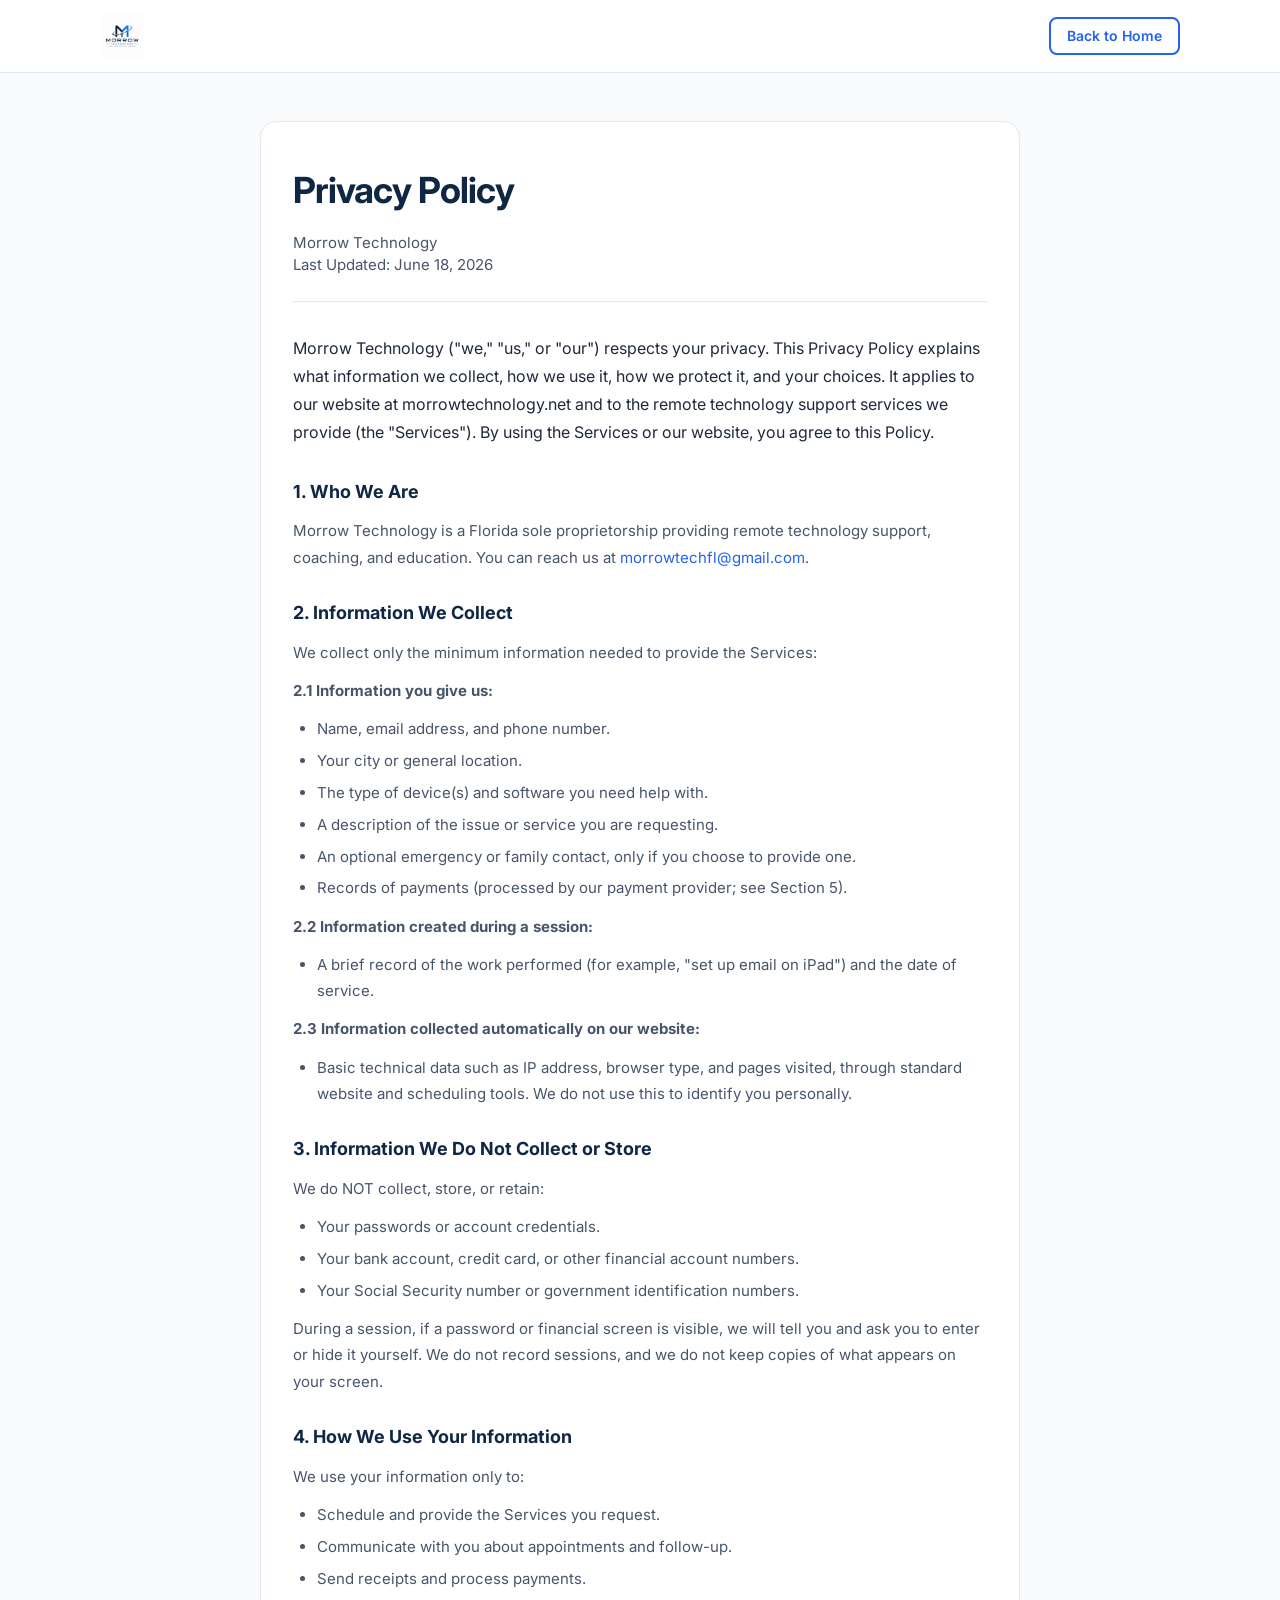
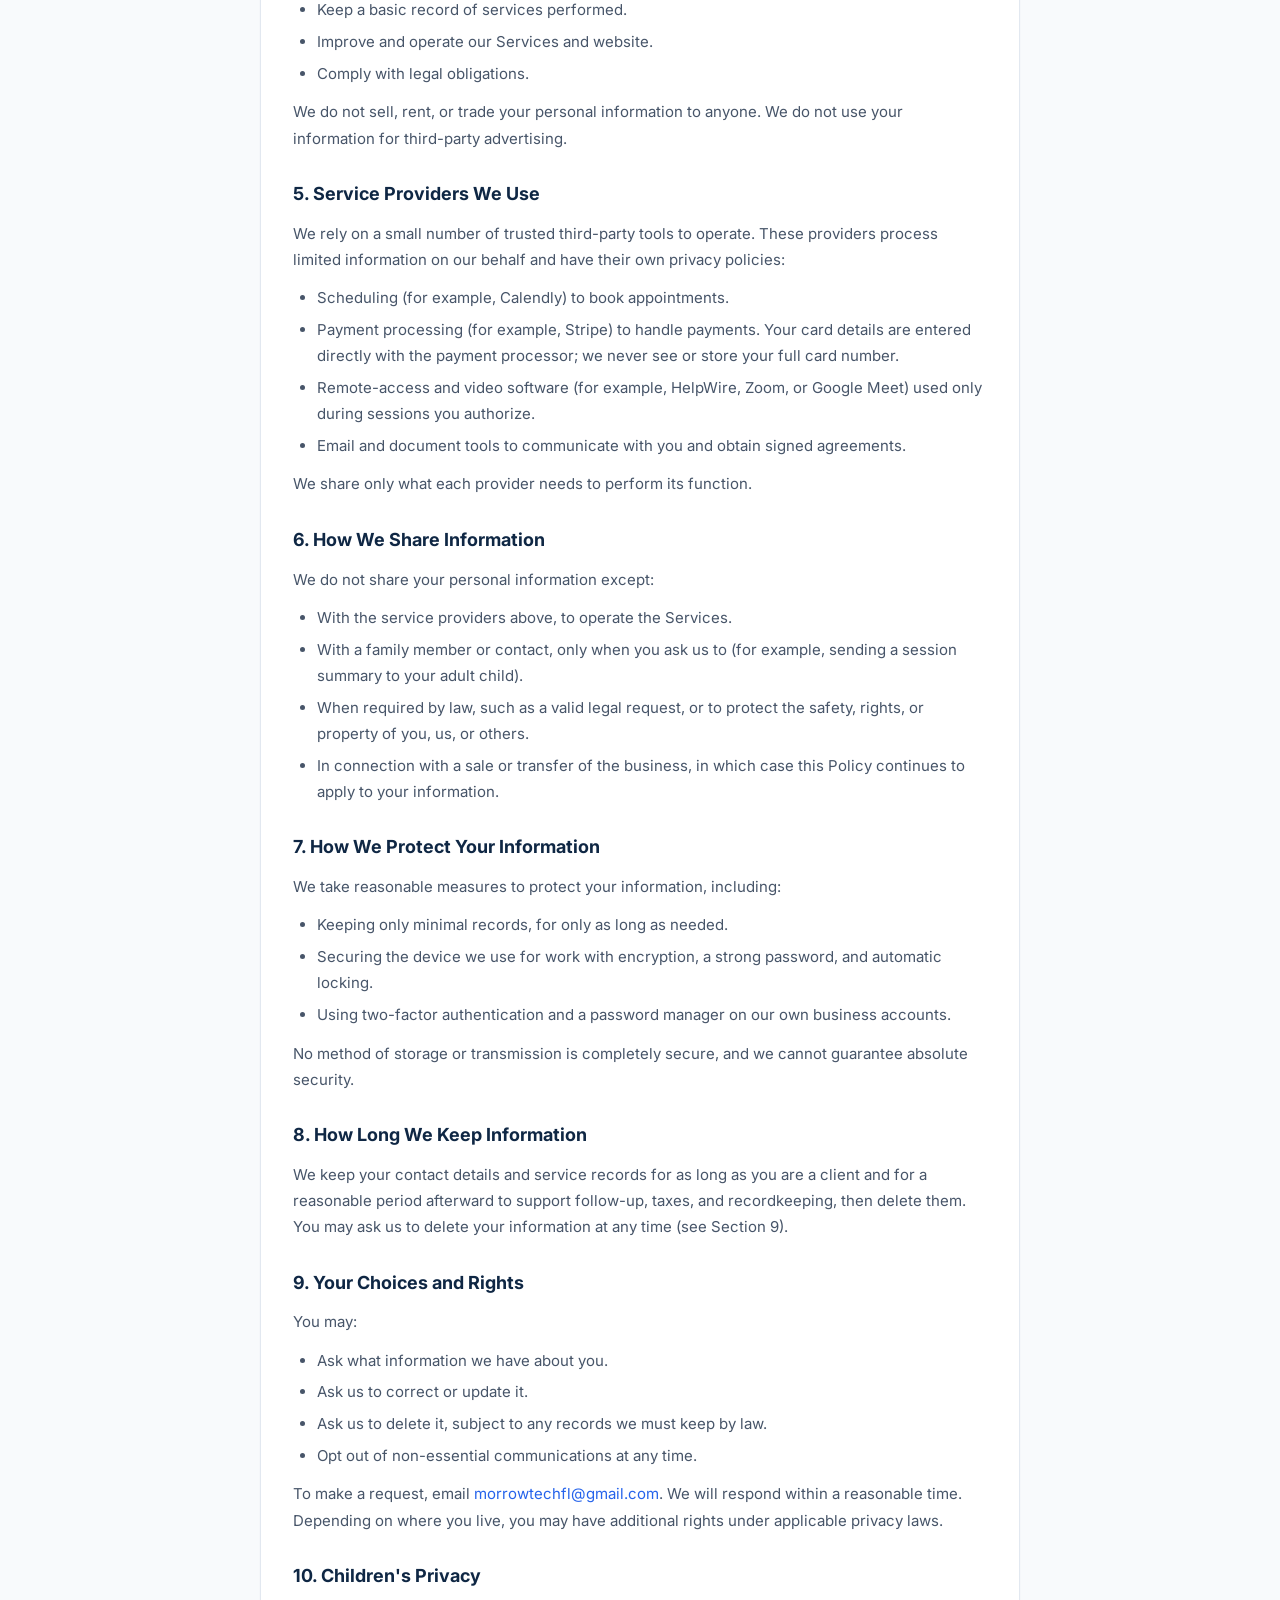
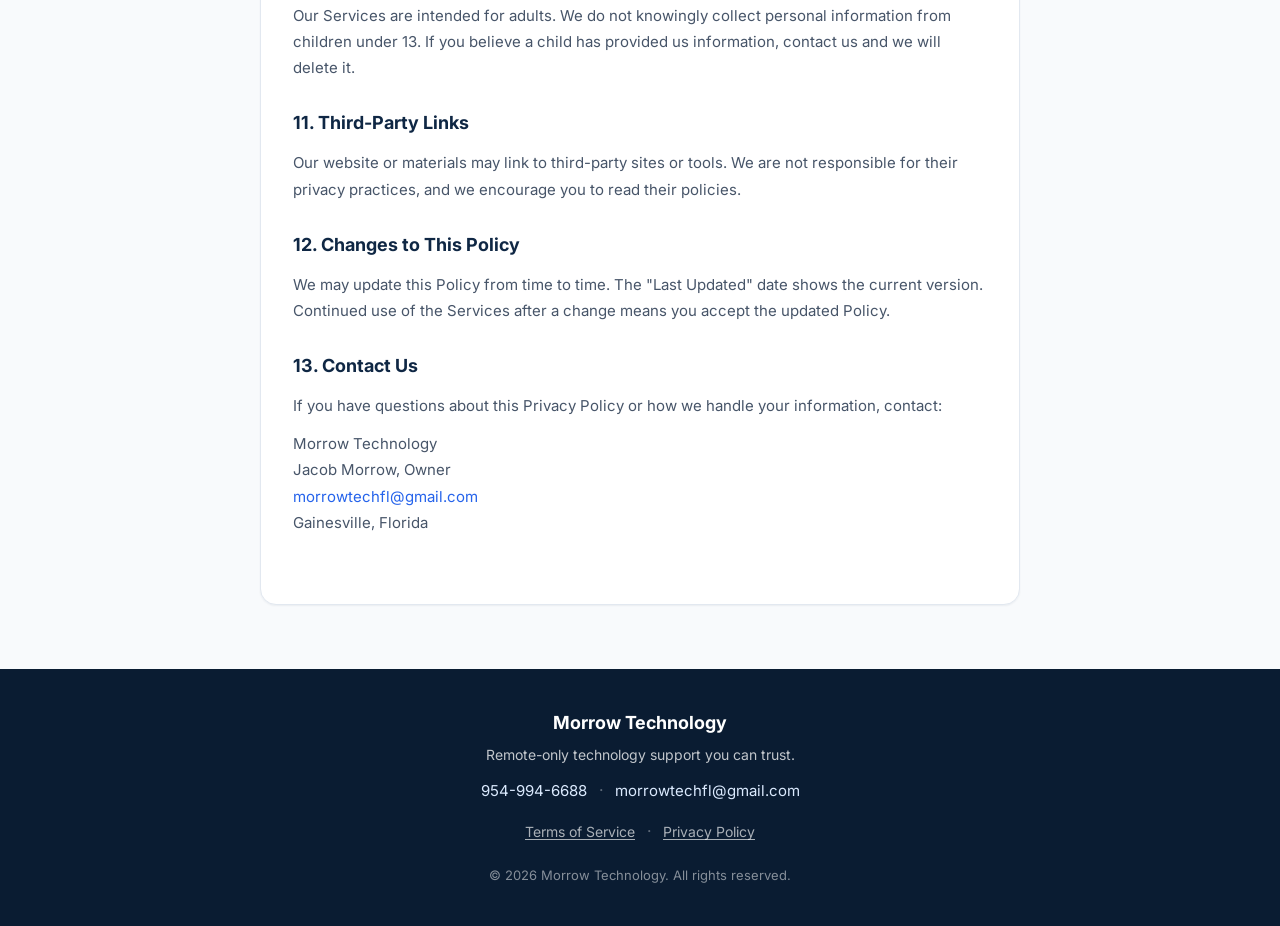
==== privacy.html @ ad47f144 "Add Privacy Policy page and footer links. Link the Terms of Service privacy section to the new polic" ====
<!DOCTYPE html>
<html lang="en">
<head>
  <meta charset="UTF-8">
  <meta name="viewport" content="width=device-width, initial-scale=1.0">
  <meta name="description" content="Privacy Policy for Morrow Technology remote technology support services.">
  <title>Privacy Policy | Morrow Technology</title>
  <link rel="icon" type="image/png" href="assets/favicon.png">
  <link rel="apple-touch-icon" href="assets/favicon.png">
  <link rel="preconnect" href="https://fonts.googleapis.com">
  <link rel="preconnect" href="https://fonts.gstatic.com" crossorigin>
  <link href="https://fonts.googleapis.com/css2?family=Inter:wght@400;500;600;700&display=swap" rel="stylesheet">
  <link rel="stylesheet" href="styles.css">
</head>
<body>

  <header class="site-header" id="top">
    <nav class="nav container" aria-label="Main navigation">
      <a href="index.html" class="logo">
        <img src="assets/logo.png" alt="Morrow Technology" class="logo-img">
      </a>
      <a href="index.html" class="btn btn-outline legal-back-link">Back to Home</a>
    </nav>
  </header>

  <main class="legal-page">
    <div class="container">
      <article class="legal-content">
        <header class="legal-header">
          <h1>Privacy Policy</h1>
          <p class="legal-meta">Morrow Technology</p>
          <p class="legal-meta">Last Updated: June 18, 2026</p>
        </header>

        <p class="legal-intro">
          Morrow Technology ("we," "us," or "our") respects your privacy. This Privacy Policy explains what information we collect, how we use it, how we protect it, and your choices. It applies to our website at morrowtechnology.net and to the remote technology support services we provide (the "Services"). By using the Services or our website, you agree to this Policy.
        </p>

        <section class="legal-section">
          <h2>1. Who We Are</h2>
          <p>Morrow Technology is a Florida sole proprietorship providing remote technology support, coaching, and education. You can reach us at <a href="mailto:morrowtechfl@gmail.com">morrowtechfl@gmail.com</a>.</p>
        </section>

        <section class="legal-section">
          <h2>2. Information We Collect</h2>
          <p>We collect only the minimum information needed to provide the Services:</p>
          <p><strong>2.1 Information you give us:</strong></p>
          <ul class="legal-list">
            <li>Name, email address, and phone number.</li>
            <li>Your city or general location.</li>
            <li>The type of device(s) and software you need help with.</li>
            <li>A description of the issue or service you are requesting.</li>
            <li>An optional emergency or family contact, only if you choose to provide one.</li>
            <li>Records of payments (processed by our payment provider; see Section 5).</li>
          </ul>
          <p><strong>2.2 Information created during a session:</strong></p>
          <ul class="legal-list">
            <li>A brief record of the work performed (for example, "set up email on iPad") and the date of service.</li>
          </ul>
          <p><strong>2.3 Information collected automatically on our website:</strong></p>
          <ul class="legal-list">
            <li>Basic technical data such as IP address, browser type, and pages visited, through standard website and scheduling tools. We do not use this to identify you personally.</li>
          </ul>
        </section>

        <section class="legal-section">
          <h2>3. Information We Do Not Collect or Store</h2>
          <p>We do NOT collect, store, or retain:</p>
          <ul class="legal-list">
            <li>Your passwords or account credentials.</li>
            <li>Your bank account, credit card, or other financial account numbers.</li>
            <li>Your Social Security number or government identification numbers.</li>
          </ul>
          <p>During a session, if a password or financial screen is visible, we will tell you and ask you to enter or hide it yourself. We do not record sessions, and we do not keep copies of what appears on your screen.</p>
        </section>

        <section class="legal-section">
          <h2>4. How We Use Your Information</h2>
          <p>We use your information only to:</p>
          <ul class="legal-list">
            <li>Schedule and provide the Services you request.</li>
            <li>Communicate with you about appointments and follow-up.</li>
            <li>Send receipts and process payments.</li>
            <li>Keep a basic record of services performed.</li>
            <li>Improve and operate our Services and website.</li>
            <li>Comply with legal obligations.</li>
          </ul>
          <p>We do not sell, rent, or trade your personal information to anyone. We do not use your information for third-party advertising.</p>
        </section>

        <section class="legal-section">
          <h2>5. Service Providers We Use</h2>
          <p>We rely on a small number of trusted third-party tools to operate. These providers process limited information on our behalf and have their own privacy policies:</p>
          <ul class="legal-list">
            <li>Scheduling (for example, Calendly) to book appointments.</li>
            <li>Payment processing (for example, Stripe) to handle payments. Your card details are entered directly with the payment processor; we never see or store your full card number.</li>
            <li>Remote-access and video software (for example, HelpWire, Zoom, or Google Meet) used only during sessions you authorize.</li>
            <li>Email and document tools to communicate with you and obtain signed agreements.</li>
          </ul>
          <p>We share only what each provider needs to perform its function.</p>
        </section>

        <section class="legal-section">
          <h2>6. How We Share Information</h2>
          <p>We do not share your personal information except:</p>
          <ul class="legal-list">
            <li>With the service providers above, to operate the Services.</li>
            <li>With a family member or contact, only when you ask us to (for example, sending a session summary to your adult child).</li>
            <li>When required by law, such as a valid legal request, or to protect the safety, rights, or property of you, us, or others.</li>
            <li>In connection with a sale or transfer of the business, in which case this Policy continues to apply to your information.</li>
          </ul>
        </section>

        <section class="legal-section">
          <h2>7. How We Protect Your Information</h2>
          <p>We take reasonable measures to protect your information, including:</p>
          <ul class="legal-list">
            <li>Keeping only minimal records, for only as long as needed.</li>
            <li>Securing the device we use for work with encryption, a strong password, and automatic locking.</li>
            <li>Using two-factor authentication and a password manager on our own business accounts.</li>
          </ul>
          <p>No method of storage or transmission is completely secure, and we cannot guarantee absolute security.</p>
        </section>

        <section class="legal-section">
          <h2>8. How Long We Keep Information</h2>
          <p>We keep your contact details and service records for as long as you are a client and for a reasonable period afterward to support follow-up, taxes, and recordkeeping, then delete them. You may ask us to delete your information at any time (see Section 9).</p>
        </section>

        <section class="legal-section">
          <h2>9. Your Choices and Rights</h2>
          <p>You may:</p>
          <ul class="legal-list">
            <li>Ask what information we have about you.</li>
            <li>Ask us to correct or update it.</li>
            <li>Ask us to delete it, subject to any records we must keep by law.</li>
            <li>Opt out of non-essential communications at any time.</li>
          </ul>
          <p>To make a request, email <a href="mailto:morrowtechfl@gmail.com">morrowtechfl@gmail.com</a>. We will respond within a reasonable time. Depending on where you live, you may have additional rights under applicable privacy laws.</p>
        </section>

        <section class="legal-section">
          <h2>10. Children's Privacy</h2>
          <p>Our Services are intended for adults. We do not knowingly collect personal information from children under 13. If you believe a child has provided us information, contact us and we will delete it.</p>
        </section>

        <section class="legal-section">
          <h2>11. Third-Party Links</h2>
          <p>Our website or materials may link to third-party sites or tools. We are not responsible for their privacy practices, and we encourage you to read their policies.</p>
        </section>

        <section class="legal-section">
          <h2>12. Changes to This Policy</h2>
          <p>We may update this Policy from time to time. The "Last Updated" date shows the current version. Continued use of the Services after a change means you accept the updated Policy.</p>
        </section>

        <section class="legal-section">
          <h2>13. Contact Us</h2>
          <p>If you have questions about this Privacy Policy or how we handle your information, contact:</p>
          <p>
            Morrow Technology<br>
            Jacob Morrow, Owner<br>
            <a href="mailto:morrowtechfl@gmail.com">morrowtechfl@gmail.com</a><br>
            Gainesville, Florida
          </p>
        </section>
      </article>
    </div>
  </main>

  <footer class="site-footer">
    <div class="container footer-inner">
      <p class="footer-brand">Morrow Technology</p>
      <p class="footer-tagline">Remote-only technology support you can trust.</p>
      <p class="footer-contact">
        <a href="tel:+19549946688">954-994-6688</a>
        <span class="footer-separator" aria-hidden="true">·</span>
        <a href="mailto:morrowtechfl@gmail.com">morrowtechfl@gmail.com</a>
      </p>
      <p class="footer-legal">
        <a href="terms.html">Terms of Service</a>
        <span class="footer-separator" aria-hidden="true">·</span>
        <a href="privacy.html">Privacy Policy</a>
      </p>
      <p class="footer-copy">&copy; <span id="year"></span> Morrow Technology. All rights reserved.</p>
    </div>
  </footer>

  <script src="script.js"></script>
</body>
</html>
---- styles.css ----
/* ============================================
   Morrow Technology — Styles
   ============================================
   TODO: Update CSS custom properties below to
   match your final brand colors if needed.
   ============================================ */

:root {
  --navy: #0f2744;
  --navy-dark: #0a1c32;
  --royal: #2563eb;
  --royal-hover: #1d4ed8;
  --royal-light: #dbeafe;
  --white: #ffffff;
  --gray-50: #f8fafc;
  --gray-100: #f1f5f9;
  --gray-200: #e2e8f0;
  --gray-400: #94a3b8;
  --gray-600: #475569;
  --gray-800: #1e293b;
  --shadow-sm: 0 1px 2px rgba(15, 39, 68, 0.06);
  --shadow-md: 0 4px 16px rgba(15, 39, 68, 0.08);
  --shadow-lg: 0 12px 40px rgba(15, 39, 68, 0.12);
  --radius: 12px;
  --radius-lg: 16px;
  --transition: 0.2s ease;
  --font: 'Inter', system-ui, -apple-system, BlinkMacSystemFont, 'Segoe UI', sans-serif;
  --header-height: 72px;
}

*,
*::before,
*::after {
  box-sizing: border-box;
  margin: 0;
  padding: 0;
}

html {
  scroll-behavior: smooth;
  scroll-padding-top: var(--header-height);
}

body {
  font-family: var(--font);
  font-size: 1rem;
  line-height: 1.6;
  color: var(--gray-800);
  background: var(--white);
  -webkit-font-smoothing: antialiased;
}

img {
  max-width: 100%;
  display: block;
}

a {
  color: var(--royal);
  text-decoration: none;
  transition: color var(--transition);
}

a:hover {
  color: var(--royal-hover);
}

ul {
  list-style: none;
}

.container {
  width: 100%;
  max-width: 1120px;
  margin: 0 auto;
  padding: 0 1.25rem;
}

/* ========== Buttons ========== */

.btn {
  display: inline-flex;
  align-items: center;
  justify-content: center;
  gap: 0.5rem;
  padding: 0.75rem 1.5rem;
  font-family: var(--font);
  font-size: 0.9375rem;
  font-weight: 600;
  line-height: 1.25;
  border-radius: 8px;
  border: 2px solid transparent;
  cursor: pointer;
  transition: background var(--transition), color var(--transition), border-color var(--transition), transform var(--transition);
  text-align: center;
  white-space: nowrap;
}

.btn:hover {
  transform: translateY(-1px);
}

.btn-primary {
  background: var(--royal);
  color: var(--white);
  border-color: var(--royal);
}

.btn-primary:hover {
  background: var(--royal-hover);
  border-color: var(--royal-hover);
  color: var(--white);
}

.btn-secondary {
  background: var(--white);
  color: var(--navy);
  border-color: var(--gray-200);
}

.btn-secondary:hover {
  background: var(--gray-50);
  border-color: var(--gray-400);
  color: var(--navy);
}

.btn-outline {
  background: transparent;
  color: var(--royal);
  border-color: var(--royal);
}

.btn-outline:hover {
  background: var(--royal-light);
  color: var(--royal-hover);
}

.btn-block {
  width: 100%;
}

.inline-link {
  font-weight: 500;
  text-decoration: underline;
  text-underline-offset: 2px;
}

/* ========== Header / Nav ========== */

.site-header {
  position: sticky;
  top: 0;
  z-index: 100;
  background: rgba(255, 255, 255, 0.95);
  backdrop-filter: blur(10px);
  border-bottom: 1px solid var(--gray-200);
}

.nav {
  display: flex;
  align-items: center;
  justify-content: space-between;
  height: var(--header-height);
}

.logo {
  display: flex;
  align-items: center;
  gap: 0.5rem;
  color: var(--navy);
  font-weight: 700;
  font-size: 1.125rem;
  letter-spacing: -0.02em;
}

.logo:hover {
  color: var(--royal);
}

.logo-img {
  height: 44px;
  width: auto;
  display: block;
}

.nav-menu {
  display: flex;
  align-items: center;
  gap: 2rem;
}

.nav-menu a {
  color: var(--gray-600);
  font-size: 0.9375rem;
  font-weight: 500;
}

.nav-menu a:hover {
  color: var(--navy);
}

.nav-cta {
  padding: 0.5rem 1rem;
  background: var(--navy);
  color: var(--white) !important;
  border-radius: 8px;
}

.nav-cta:hover {
  background: var(--royal);
  color: var(--white) !important;
}

.nav-toggle {
  display: none;
  flex-direction: column;
  gap: 5px;
  background: none;
  border: none;
  cursor: pointer;
  padding: 0.5rem;
}

.nav-toggle-bar {
  display: block;
  width: 22px;
  height: 2px;
  background: var(--navy);
  border-radius: 2px;
  transition: transform var(--transition), opacity var(--transition);
}

/* ========== Hero ========== */

.hero {
  background: linear-gradient(160deg, var(--navy) 0%, var(--navy-dark) 50%, #0d2240 100%);
  color: var(--white);
  padding: 4rem 0 5rem;
  overflow: hidden;
}

.hero-inner {
  display: grid;
  grid-template-columns: 1fr 1fr;
  gap: 3rem;
  align-items: center;
}

.eyebrow {
  display: inline-block;
  font-size: 0.8125rem;
  font-weight: 600;
  text-transform: uppercase;
  letter-spacing: 0.08em;
  color: var(--royal-light);
  margin-bottom: 1rem;
}

.hero h1 {
  font-size: clamp(2rem, 5vw, 3rem);
  font-weight: 700;
  line-height: 1.15;
  letter-spacing: -0.03em;
  margin-bottom: 1.25rem;
}

.hero-subheadline {
  font-size: 1.125rem;
  line-height: 1.7;
  color: rgba(255, 255, 255, 0.85);
  margin-bottom: 2rem;
  max-width: 540px;
}

.hero-actions {
  display: flex;
  flex-wrap: wrap;
  gap: 0.75rem;
  margin-bottom: 1.75rem;
}

.hero .btn-secondary {
  background: transparent;
  color: var(--white);
  border-color: rgba(255, 255, 255, 0.35);
}

.hero .btn-secondary:hover {
  background: rgba(255, 255, 255, 0.1);
  border-color: rgba(255, 255, 255, 0.6);
  color: var(--white);
}

.trust-line {
  display: flex;
  align-items: center;
  gap: 0.4rem;
  font-size: 0.875rem;
  color: rgba(255, 255, 255, 0.7);
}

.trust-icon {
  width: 16px;
  height: 16px;
  flex-shrink: 0;
  color: var(--royal-light);
}

.hero .inline-link {
  color: var(--royal-light);
}

.hero .inline-link:hover {
  color: var(--white);
}

.hero-visual {
  display: flex;
  justify-content: center;
}

.hero-card {
  background: rgba(255, 255, 255, 0.08);
  border: 1px solid rgba(255, 255, 255, 0.15);
  border-radius: var(--radius-lg);
  padding: 1.75rem;
  width: 100%;
  max-width: 380px;
  backdrop-filter: blur(8px);
}

.hero-card-header {
  display: flex;
  align-items: center;
  gap: 0.5rem;
  font-size: 0.875rem;
  font-weight: 600;
  color: rgba(255, 255, 255, 0.9);
  margin-bottom: 1.25rem;
  padding-bottom: 1rem;
  border-bottom: 1px solid rgba(255, 255, 255, 0.12);
}

.status-dot {
  width: 8px;
  height: 8px;
  background: #4ade80;
  border-radius: 50%;
  box-shadow: 0 0 8px rgba(74, 222, 128, 0.5);
}

.hero-card-list li {
  display: flex;
  align-items: center;
  gap: 0.75rem;
  padding: 0.625rem 0;
  font-size: 0.9375rem;
  color: rgba(255, 255, 255, 0.85);
}

.hero-card-list .check {
  display: flex;
  align-items: center;
  justify-content: center;
  width: 22px;
  height: 22px;
  background: rgba(37, 99, 235, 0.3);
  color: #93c5fd;
  border-radius: 50%;
  font-size: 0.75rem;
  flex-shrink: 0;
}

/* ========== Sections ========== */

.section {
  padding: 5rem 0;
}

.section-alt {
  background: var(--gray-50);
}

.section-header {
  text-align: center;
  max-width: 600px;
  margin: 0 auto 3rem;
}

.section-header h2 {
  font-size: clamp(1.75rem, 4vw, 2.25rem);
  font-weight: 700;
  color: var(--navy);
  letter-spacing: -0.02em;
  margin-bottom: 0.75rem;
}

.section-header p {
  font-size: 1.0625rem;
  color: var(--gray-600);
}

/* ========== Cards ========== */

.card-grid {
  display: grid;
  gap: 1.5rem;
}

.services-grid {
  grid-template-columns: repeat(3, 1fr);
}

.card {
  background: var(--white);
  border: 1px solid var(--gray-200);
  border-radius: var(--radius);
  padding: 1.75rem;
  box-shadow: var(--shadow-sm);
  transition: box-shadow var(--transition), transform var(--transition);
}

.card:hover {
  box-shadow: var(--shadow-md);
  transform: translateY(-2px);
}

.card-icon {
  display: flex;
  align-items: center;
  justify-content: center;
  width: 48px;
  height: 48px;
  background: var(--royal-light);
  color: var(--royal);
  border-radius: 10px;
  margin-bottom: 1.25rem;
}

.card-icon svg {
  width: 24px;
  height: 24px;
}

.service-card h3 {
  font-size: 1.125rem;
  font-weight: 600;
  color: var(--navy);
  margin-bottom: 0.5rem;
}

.service-card p {
  font-size: 0.9375rem;
  color: var(--gray-600);
  line-height: 1.65;
}

/* ========== Steps ========== */

.steps {
  display: grid;
  grid-template-columns: repeat(4, 1fr);
  gap: 1.25rem;
  counter-reset: none;
}

.step-card {
  background: var(--white);
  border: 1px solid var(--gray-200);
  border-radius: var(--radius);
  padding: 1.5rem;
  display: flex;
  flex-direction: column;
  gap: 1rem;
  box-shadow: var(--shadow-sm);
}

.step-number {
  display: flex;
  align-items: center;
  justify-content: center;
  width: 36px;
  height: 36px;
  background: var(--navy);
  color: var(--white);
  font-size: 0.9375rem;
  font-weight: 700;
  border-radius: 50%;
  flex-shrink: 0;
}

.step-card h3 {
  font-size: 1rem;
  font-weight: 600;
  color: var(--navy);
  margin-bottom: 0.35rem;
}

.step-card p {
  font-size: 0.875rem;
  color: var(--gray-600);
  line-height: 1.6;
}

/* ========== Pricing ========== */

.pricing-grid {
  grid-template-columns: repeat(3, 1fr);
  align-items: stretch;
}

.pricing-card {
  display: flex;
  flex-direction: column;
  text-align: center;
  position: relative;
}

.pricing-card-featured {
  border-color: var(--royal);
  box-shadow: var(--shadow-lg);
}

.pricing-badge {
  position: absolute;
  top: -12px;
  left: 50%;
  transform: translateX(-50%);
  background: var(--royal);
  color: var(--white);
  font-size: 0.75rem;
  font-weight: 600;
  padding: 0.25rem 0.875rem;
  border-radius: 100px;
  white-space: nowrap;
}

.pricing-card h3 {
  font-size: 1.125rem;
  font-weight: 600;
  color: var(--navy);
  margin-bottom: 0.75rem;
}

.price {
  margin-bottom: 0.75rem;
}

.price-amount {
  font-size: 2.5rem;
  font-weight: 700;
  color: var(--navy);
  letter-spacing: -0.02em;
}

.price-custom {
  font-size: 1.5rem;
}

.pricing-desc {
  font-size: 0.9375rem;
  color: var(--gray-600);
  margin-bottom: 1.5rem;
  flex-grow: 1;
}

.disclaimer {
  text-align: center;
  font-size: 0.875rem;
  color: var(--gray-600);
  margin-top: 2rem;
  max-width: 560px;
  margin-left: auto;
  margin-right: auto;
}

/* ========== Benefits ========== */

.benefits-grid {
  display: grid;
  grid-template-columns: repeat(3, 1fr);
  gap: 1rem;
}

.benefit-card {
  display: flex;
  align-items: flex-start;
  gap: 0.75rem;
  background: var(--white);
  border: 1px solid var(--gray-200);
  border-radius: var(--radius);
  padding: 1.25rem 1.5rem;
  font-size: 0.9375rem;
  font-weight: 500;
  color: var(--gray-800);
  box-shadow: var(--shadow-sm);
}

.benefit-card-wide {
  grid-column: 1 / -1;
  justify-content: center;
}

.benefit-icon {
  display: flex;
  align-items: center;
  justify-content: center;
  width: 24px;
  height: 24px;
  background: var(--royal-light);
  color: var(--royal);
  border-radius: 50%;
  font-size: 0.75rem;
  font-weight: 700;
  flex-shrink: 0;
  margin-top: 1px;
}

/* ========== Security ========== */

.security-section {
  padding: 3rem 0;
}

.security-card {
  display: flex;
  align-items: flex-start;
  gap: 1.5rem;
  background: var(--navy);
  color: var(--white);
  border-radius: var(--radius-lg);
  padding: 2.5rem;
  box-shadow: var(--shadow-lg);
}

.security-icon {
  flex-shrink: 0;
  width: 56px;
  height: 56px;
  display: flex;
  align-items: center;
  justify-content: center;
  background: rgba(37, 99, 235, 0.25);
  border-radius: 12px;
}

.security-icon svg {
  width: 28px;
  height: 28px;
  color: #93c5fd;
}

.security-card h2 {
  font-size: 1.5rem;
  font-weight: 700;
  margin-bottom: 0.75rem;
  letter-spacing: -0.02em;
}

.security-card p {
  font-size: 1rem;
  line-height: 1.7;
  color: rgba(255, 255, 255, 0.85);
}

/* ========== FAQ ========== */

.faq-list {
  max-width: 720px;
  margin: 0 auto;
  display: flex;
  flex-direction: column;
  gap: 0.75rem;
}

.faq-item {
  background: var(--white);
  border: 1px solid var(--gray-200);
  border-radius: var(--radius);
  overflow: hidden;
  box-shadow: var(--shadow-sm);
}

.faq-item summary {
  padding: 1.25rem 1.5rem;
  font-weight: 600;
  color: var(--navy);
  cursor: pointer;
  list-style: none;
  display: flex;
  align-items: center;
  justify-content: space-between;
  gap: 1rem;
  transition: background var(--transition);
}

.faq-item summary::-webkit-details-marker {
  display: none;
}

.faq-item summary::after {
  content: '+';
  font-size: 1.25rem;
  font-weight: 400;
  color: var(--royal);
  flex-shrink: 0;
  transition: transform var(--transition);
}

.faq-item[open] summary::after {
  transform: rotate(45deg);
}

.faq-item summary:hover {
  background: var(--gray-50);
}

.faq-item p {
  padding: 0 1.5rem 1.25rem;
  font-size: 0.9375rem;
  color: var(--gray-600);
  line-height: 1.65;
}

/* ========== Contact ========== */

.contact-section {
  padding-bottom: 5rem;
}

.contact-card {
  text-align: center;
  background: linear-gradient(160deg, var(--gray-50) 0%, var(--white) 100%);
  border: 1px solid var(--gray-200);
  border-radius: var(--radius-lg);
  padding: 3.5rem 2rem;
  box-shadow: var(--shadow-md);
}

.contact-card h2 {
  font-size: clamp(1.75rem, 4vw, 2.25rem);
  font-weight: 700;
  color: var(--navy);
  letter-spacing: -0.02em;
  margin-bottom: 0.75rem;
}

.contact-subtext {
  font-size: 1.0625rem;
  color: var(--gray-600);
  margin-bottom: 1.5rem;
}

.contact-info {
  margin-bottom: 2rem;
}

.contact-phone,
.contact-email {
  font-size: 1.125rem;
  font-weight: 600;
}

.contact-phone {
  margin-bottom: 0.35rem;
}

.contact-phone a,
.contact-email a {
  color: var(--royal);
}

.footer-separator {
  margin: 0 0.5rem;
  color: rgba(255, 255, 255, 0.35);
}

.contact-actions {
  display: flex;
  flex-wrap: wrap;
  gap: 0.75rem;
  justify-content: center;
}

/* ========== Footer ========== */

.site-footer {
  background: var(--navy-dark);
  color: rgba(255, 255, 255, 0.75);
  padding: 2.5rem 0;
  text-align: center;
}

.footer-brand {
  font-size: 1.125rem;
  font-weight: 700;
  color: var(--white);
  margin-bottom: 0.35rem;
}

.footer-tagline {
  font-size: 0.875rem;
  margin-bottom: 0.75rem;
}

.footer-contact a {
  color: var(--royal-light);
  font-size: 0.9375rem;
}

.footer-contact a:hover {
  color: var(--white);
}

.footer-copy {
  font-size: 0.8125rem;
  margin-top: 1.25rem;
  color: rgba(255, 255, 255, 0.5);
}

.footer-legal {
  margin-top: 1rem;
}

.footer-legal a {
  color: rgba(255, 255, 255, 0.65);
  font-size: 0.875rem;
  text-decoration: underline;
  text-underline-offset: 2px;
}

.footer-legal a:hover {
  color: var(--white);
}

/* ========== Legal Pages ========== */

.legal-page {
  padding: 3rem 0 4rem;
  background: var(--gray-50);
}

.legal-back-link {
  padding: 0.5rem 1rem;
  font-size: 0.875rem;
}

.legal-content {
  max-width: 760px;
  margin: 0 auto;
  background: var(--white);
  border: 1px solid var(--gray-200);
  border-radius: var(--radius-lg);
  padding: 2.5rem 2rem;
  box-shadow: var(--shadow-sm);
}

.legal-header {
  margin-bottom: 2rem;
  padding-bottom: 1.5rem;
  border-bottom: 1px solid var(--gray-200);
}

.legal-header h1 {
  font-size: clamp(1.75rem, 4vw, 2.25rem);
  font-weight: 700;
  color: var(--navy);
  letter-spacing: -0.02em;
  margin-bottom: 0.75rem;
}

.legal-meta {
  font-size: 0.9375rem;
  color: var(--gray-600);
  line-height: 1.5;
}

.legal-intro {
  font-size: 1rem;
  line-height: 1.75;
  color: var(--gray-800);
  margin-bottom: 2rem;
}

.legal-section {
  margin-bottom: 1.75rem;
}

.legal-section h2 {
  font-size: 1.125rem;
  font-weight: 700;
  color: var(--navy);
  margin-bottom: 0.75rem;
}

.legal-section p {
  font-size: 0.9375rem;
  line-height: 1.75;
  color: var(--gray-600);
  margin-bottom: 0.75rem;
}

.legal-section p:last-child {
  margin-bottom: 0;
}

.legal-list {
  list-style: disc;
  padding-left: 1.5rem;
  margin: 0.5rem 0 0.75rem;
}

.legal-list li {
  font-size: 0.9375rem;
  line-height: 1.75;
  color: var(--gray-600);
  margin-bottom: 0.35rem;
}

.legal-closing {
  margin-top: 2rem;
  padding-top: 1.5rem;
  border-top: 1px solid var(--gray-200);
  font-size: 0.9375rem;
  font-weight: 500;
  color: var(--gray-800);
  line-height: 1.7;
}

@media (max-width: 768px) {
  .legal-content {
    padding: 2rem 1.25rem;
  }

  .legal-back-link {
    display: none;
  }
}

/* ========== Responsive ========== */

@media (max-width: 960px) {
  .hero-inner {
    grid-template-columns: 1fr;
    text-align: center;
  }

  .hero-subheadline {
    margin-left: auto;
    margin-right: auto;
  }

  .hero-actions {
    justify-content: center;
  }

  .trust-line {
    justify-content: center;
  }

  .hero-visual {
    order: -1;
  }

  .services-grid,
  .pricing-grid {
    grid-template-columns: repeat(2, 1fr);
  }

  .steps {
    grid-template-columns: repeat(2, 1fr);
  }

  .benefits-grid {
    grid-template-columns: repeat(2, 1fr);
  }
}

@media (max-width: 768px) {
  .nav-toggle {
    display: flex;
  }

  .nav-menu {
    position: fixed;
    top: var(--header-height);
    left: 0;
    right: 0;
    background: var(--white);
    flex-direction: column;
    align-items: stretch;
    gap: 0;
    padding: 1rem 0;
    border-bottom: 1px solid var(--gray-200);
    box-shadow: var(--shadow-md);
    transform: translateY(-120%);
    opacity: 0;
    visibility: hidden;
    transition: transform var(--transition), opacity var(--transition), visibility var(--transition);
  }

  .nav-menu.is-open {
    transform: translateY(0);
    opacity: 1;
    visibility: visible;
  }

  .nav-menu li a {
    display: block;
    padding: 0.875rem 1.25rem;
  }

  .nav-cta {
    margin: 0.5rem 1.25rem 0;
    text-align: center;
  }

  .nav-toggle[aria-expanded="true"] .nav-toggle-bar:nth-child(1) {
    transform: translateY(7px) rotate(45deg);
  }

  .nav-toggle[aria-expanded="true"] .nav-toggle-bar:nth-child(2) {
    opacity: 0;
  }

  .nav-toggle[aria-expanded="true"] .nav-toggle-bar:nth-child(3) {
    transform: translateY(-7px) rotate(-45deg);
  }

  .section {
    padding: 3.5rem 0;
  }

  .hero {
    padding: 3rem 0 4rem;
  }

  .services-grid,
  .pricing-grid,
  .steps,
  .benefits-grid {
    grid-template-columns: 1fr;
  }

  .benefit-card-wide {
    grid-column: auto;
  }

  .security-card {
    flex-direction: column;
    padding: 2rem 1.5rem;
  }

  .contact-card {
    padding: 2.5rem 1.5rem;
  }

  .btn {
    width: 100%;
  }

  .hero-actions .btn,
  .contact-actions .btn {
    width: auto;
    flex: 1 1 auto;
    min-width: 140px;
  }
}

@media (max-width: 400px) {
  .hero-actions,
  .contact-actions {
    flex-direction: column;
  }

  .hero-actions .btn,
  .contact-actions .btn {
    width: 100%;
  }
}
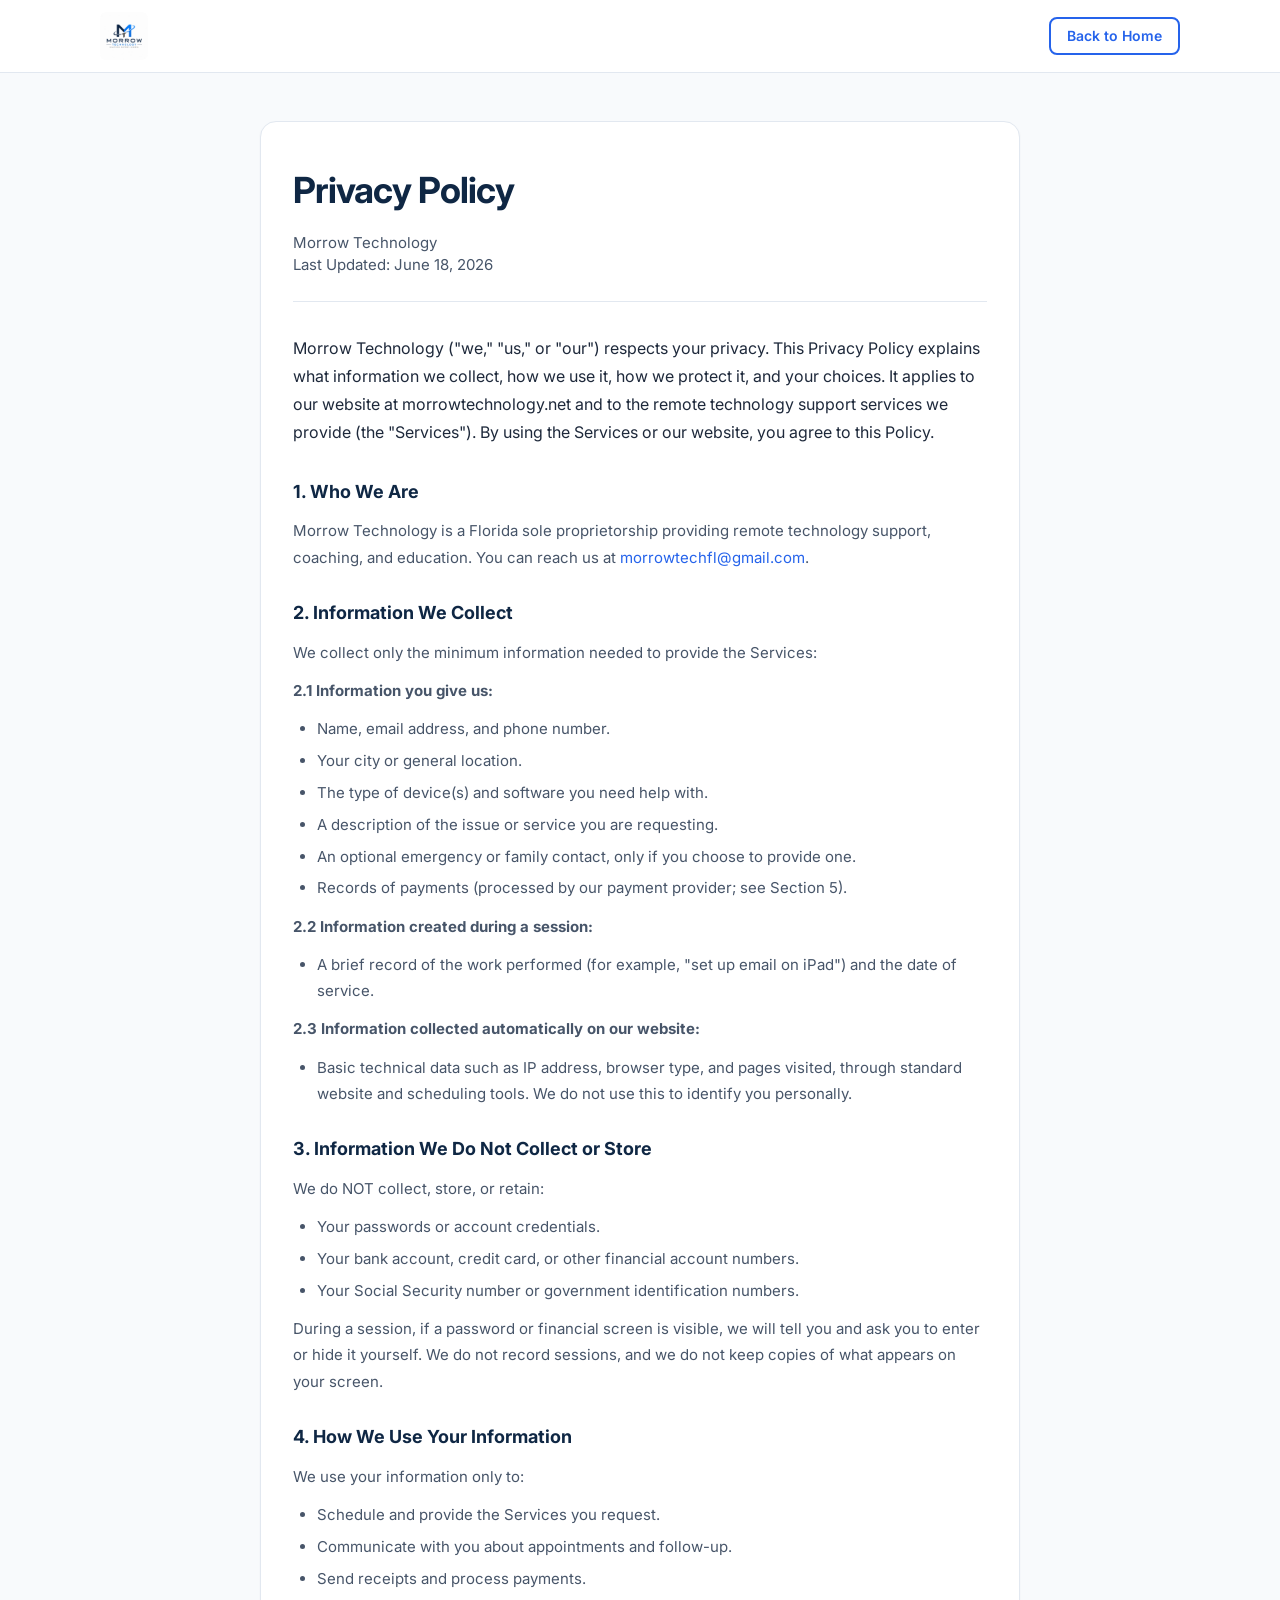
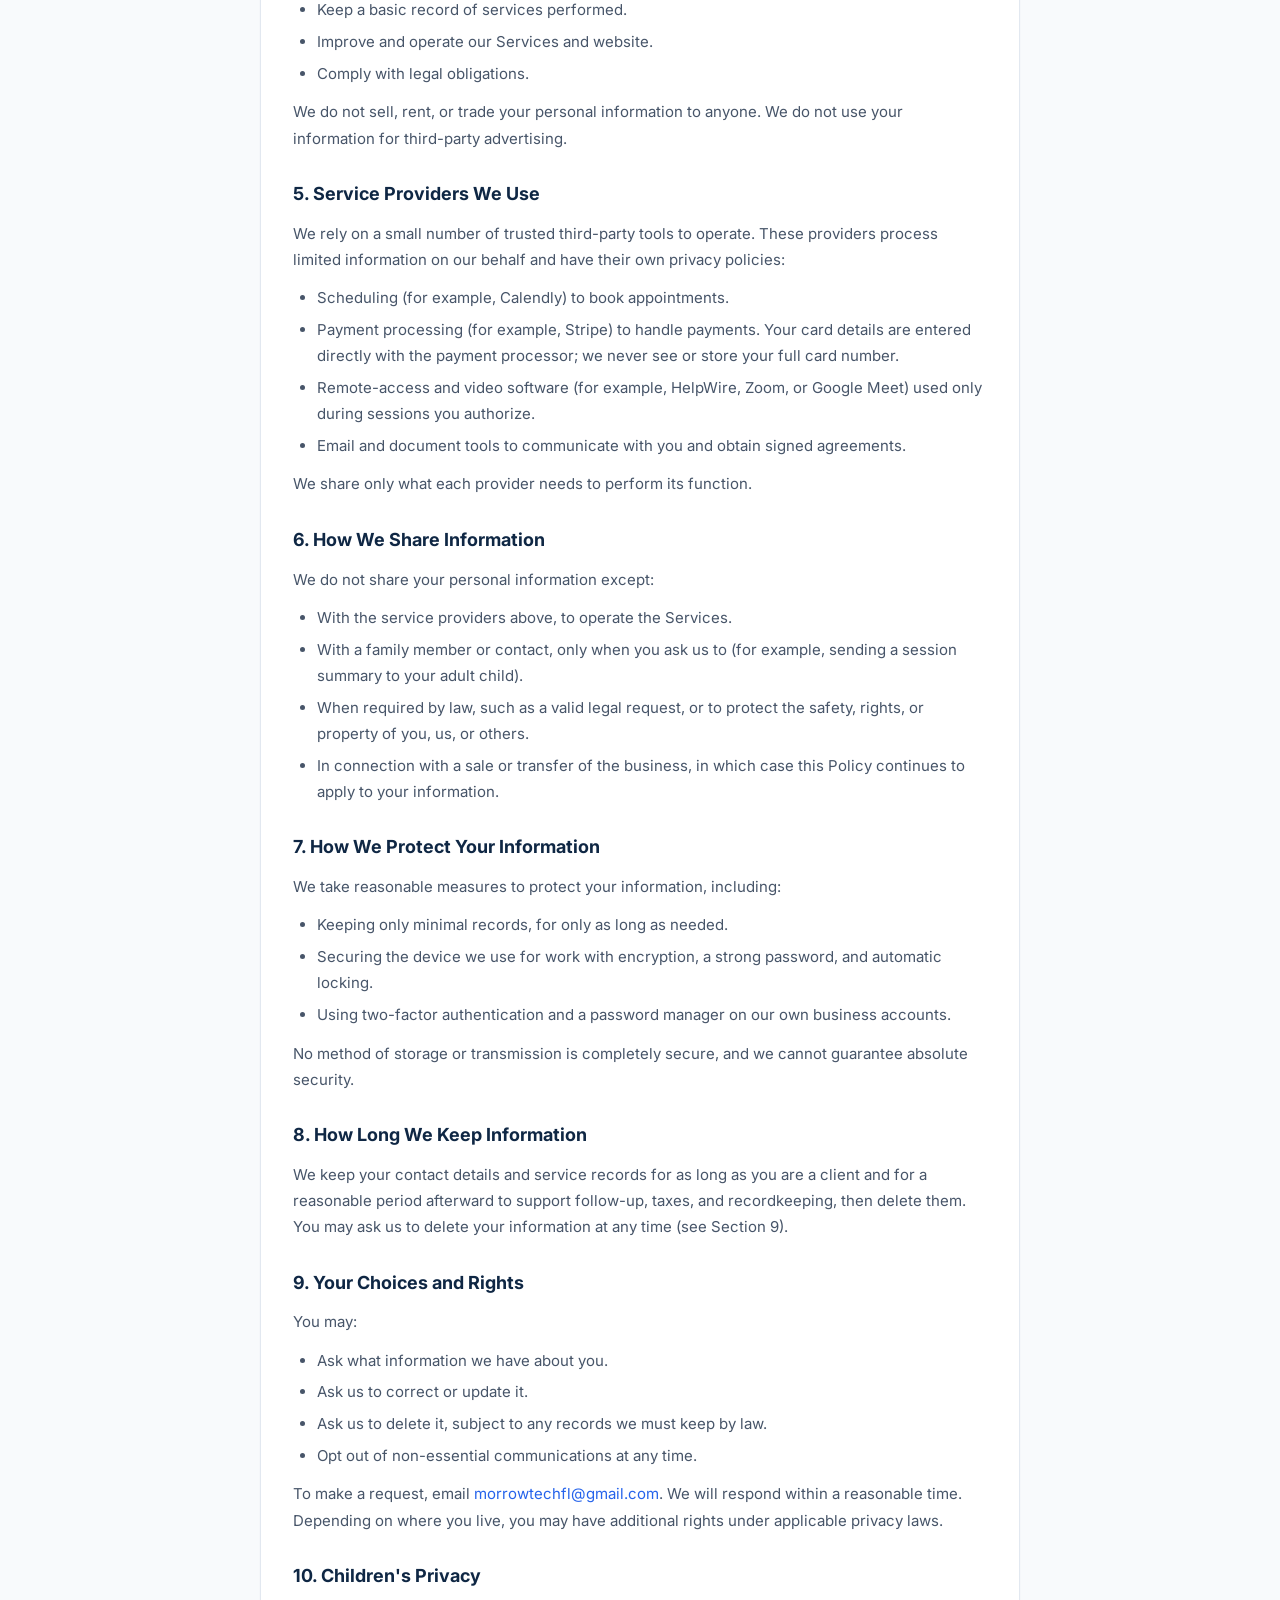
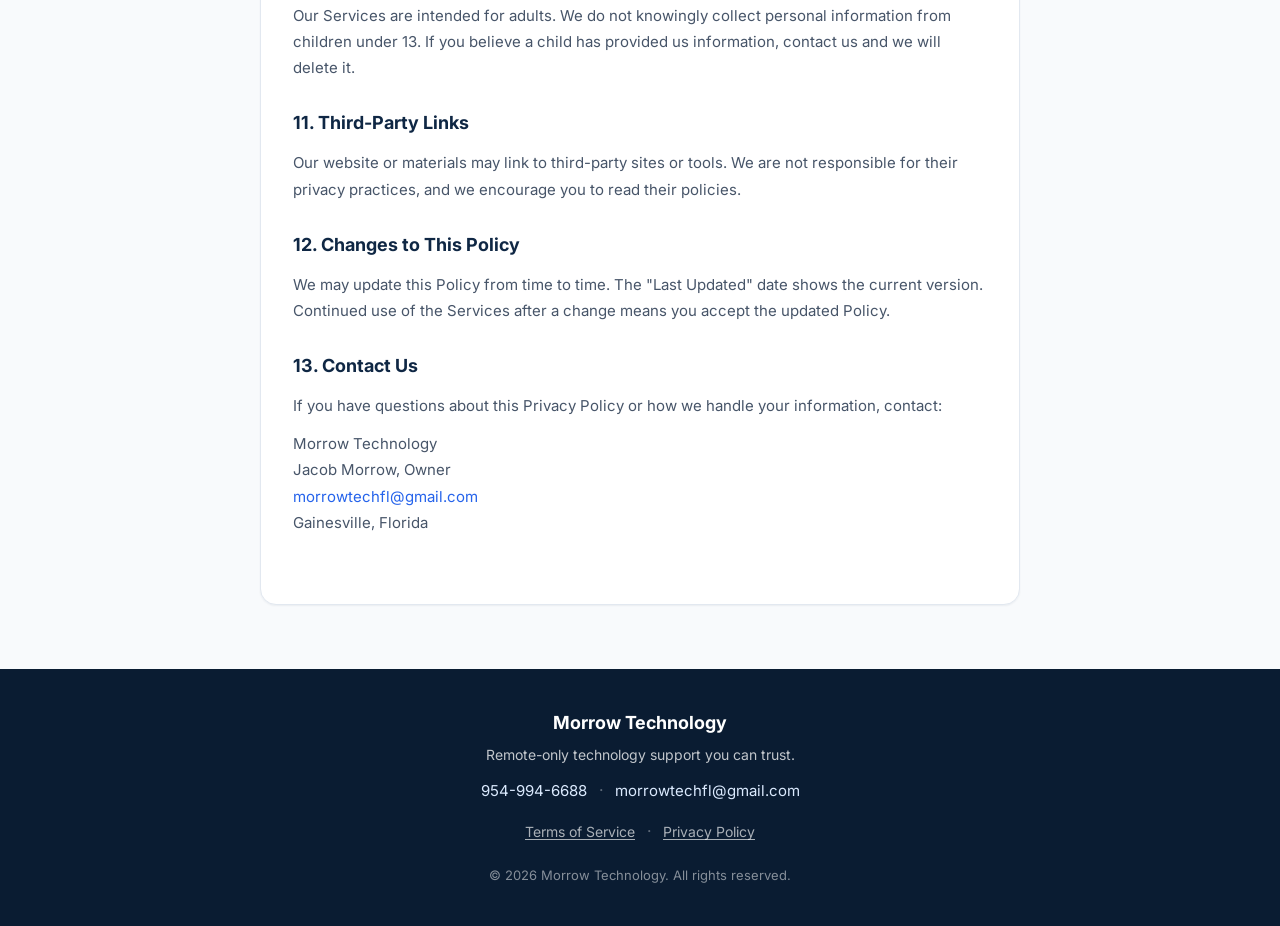
==== commit e25b120b: "Improve About layout side-by-side spacing and logo scroll-to-top. Keep photo and bio aligned on tabl" ====
--- a/privacy.html
+++ b/privacy.html
@@ -16,7 +16,7 @@
 
   <header class="site-header" id="top">
     <nav class="nav container" aria-label="Main navigation">
-      <a href="index.html" class="logo">
+      <a href="index.html#top" class="logo" aria-label="Back to home">
         <img src="assets/logo.png" alt="Morrow Technology" class="logo-img">
       </a>
       <a href="index.html" class="btn btn-outline legal-back-link">Back to Home</a>
--- a/styles.css
+++ b/styles.css
@@ -25,6 +25,7 @@
   --radius-lg: 16px;
   --transition: 0.2s ease;
   --font: 'Inter', system-ui, -apple-system, BlinkMacSystemFont, 'Segoe UI', sans-serif;
+  --font-display: 'Plus Jakarta Sans', 'Inter', system-ui, sans-serif;
   --header-height: 72px;
 }
 
@@ -139,6 +140,11 @@
   width: 100%;
 }
 
+.btn-lg {
+  padding: 0.875rem 1.75rem;
+  font-size: 1rem;
+}
+
 .inline-link {
   font-weight: 500;
   text-decoration: underline;
@@ -178,9 +184,11 @@
 }
 
 .logo-img {
-  height: 44px;
+  height: 48px;
   width: auto;
   display: block;
+  background: var(--white);
+  border-radius: 6px;
 }
 
 .nav-menu {
@@ -233,13 +241,25 @@
 /* ========== Hero ========== */
 
 .hero {
+  position: relative;
   background: linear-gradient(160deg, var(--navy) 0%, var(--navy-dark) 50%, #0d2240 100%);
   color: var(--white);
-  padding: 4rem 0 5rem;
+  padding: 4.5rem 0 5rem;
   overflow: hidden;
 }
 
+.hero-bg {
+  position: absolute;
+  inset: 0;
+  background:
+    radial-gradient(circle at 85% 20%, rgba(37, 99, 235, 0.22) 0%, transparent 45%),
+    radial-gradient(circle at 10% 80%, rgba(37, 99, 235, 0.12) 0%, transparent 40%);
+  pointer-events: none;
+}
+
 .hero-inner {
+  position: relative;
+  z-index: 1;
   display: grid;
   grid-template-columns: 1fr 1fr;
   gap: 3rem;
@@ -257,7 +277,8 @@
 }
 
 .hero h1 {
-  font-size: clamp(2rem, 5vw, 3rem);
+  font-family: var(--font-display);
+  font-size: clamp(2rem, 5vw, 3.25rem);
   font-weight: 700;
   line-height: 1.15;
   letter-spacing: -0.03em;
@@ -277,6 +298,8 @@
   flex-wrap: wrap;
   gap: 0.75rem;
   margin-bottom: 1.75rem;
+  position: relative;
+  z-index: 2;
 }
 
 .hero .btn-secondary {
@@ -297,6 +320,8 @@
   gap: 0.4rem;
   font-size: 0.875rem;
   color: rgba(255, 255, 255, 0.7);
+  position: relative;
+  z-index: 2;
 }
 
 .trust-icon {
@@ -320,13 +345,14 @@
 }
 
 .hero-card {
-  background: rgba(255, 255, 255, 0.08);
-  border: 1px solid rgba(255, 255, 255, 0.15);
+  background: rgba(255, 255, 255, 0.1);
+  border: 1px solid rgba(255, 255, 255, 0.18);
   border-radius: var(--radius-lg);
   padding: 1.75rem;
   width: 100%;
   max-width: 380px;
-  backdrop-filter: blur(8px);
+  backdrop-filter: blur(12px);
+  box-shadow: 0 20px 50px rgba(0, 0, 0, 0.2);
 }
 
 .hero-card-header {
@@ -371,6 +397,40 @@
   flex-shrink: 0;
 }
 
+/* ========== Trust Strip ========== */
+
+.trust-strip {
+  background: var(--white);
+  border-bottom: 1px solid var(--gray-200);
+  padding: 1.5rem 0;
+}
+
+.trust-strip-inner {
+  display: grid;
+  grid-template-columns: repeat(4, 1fr);
+  gap: 1rem;
+}
+
+.trust-stat {
+  text-align: center;
+  padding: 0.5rem;
+}
+
+.trust-stat-value {
+  display: block;
+  font-family: var(--font-display);
+  font-size: 1.125rem;
+  font-weight: 700;
+  color: var(--navy);
+  margin-bottom: 0.2rem;
+}
+
+.trust-stat-label {
+  display: block;
+  font-size: 0.8125rem;
+  color: var(--gray-600);
+}
+
 /* ========== Sections ========== */
 
 .section {
@@ -383,12 +443,23 @@
 
 .section-header {
   text-align: center;
-  max-width: 600px;
+  max-width: 640px;
   margin: 0 auto 3rem;
 }
 
+.section-label {
+  display: inline-block;
+  font-size: 0.75rem;
+  font-weight: 700;
+  text-transform: uppercase;
+  letter-spacing: 0.1em;
+  color: var(--royal);
+  margin-bottom: 0.75rem;
+}
+
 .section-header h2 {
-  font-size: clamp(1.75rem, 4vw, 2.25rem);
+  font-family: var(--font-display);
+  font-size: clamp(1.75rem, 4vw, 2.35rem);
   font-weight: 700;
   color: var(--navy);
   letter-spacing: -0.02em;
@@ -417,7 +488,15 @@
   border-radius: var(--radius);
   padding: 1.75rem;
   box-shadow: var(--shadow-sm);
-  transition: box-shadow var(--transition), transform var(--transition);
+  transition: box-shadow var(--transition), transform var(--transition), border-color var(--transition);
+}
+
+.service-card {
+  border-top: 3px solid transparent;
+}
+
+.service-card:hover {
+  border-top-color: var(--royal);
 }
 
 .card:hover {
@@ -462,6 +541,7 @@
   grid-template-columns: repeat(4, 1fr);
   gap: 1.25rem;
   counter-reset: none;
+  position: relative;
 }
 
 .step-card {
@@ -473,6 +553,12 @@
   flex-direction: column;
   gap: 1rem;
   box-shadow: var(--shadow-sm);
+  transition: transform var(--transition), box-shadow var(--transition);
+}
+
+.step-card:hover {
+  transform: translateY(-3px);
+  box-shadow: var(--shadow-md);
 }
 
 .step-number {
@@ -564,6 +650,11 @@
   flex-grow: 1;
 }
 
+.pricing-card .btn {
+  position: relative;
+  z-index: 2;
+}
+
 .disclaimer {
   text-align: center;
   font-size: 0.875rem;
@@ -616,6 +707,207 @@
   margin-top: 1px;
 }
 
+/* ========== About ========== */
+
+.about-grid {
+  display: grid;
+  grid-template-columns: minmax(280px, 360px) minmax(0, 1fr);
+  gap: clamp(2rem, 5vw, 4.5rem);
+  align-items: start;
+  max-width: 1040px;
+  margin: 0 auto;
+}
+
+.about-photo-wrap {
+  position: relative;
+  width: 100%;
+}
+
+.about-photo-wrap::before {
+  content: '';
+  position: absolute;
+  inset: -12px -12px 12px 12px;
+  border-radius: var(--radius-lg);
+  background: linear-gradient(135deg, var(--royal-light) 0%, rgba(37, 99, 235, 0.15) 100%);
+  z-index: 0;
+}
+
+.about-photo {
+  position: relative;
+  z-index: 1;
+  width: 100%;
+  height: auto;
+  border-radius: var(--radius-lg);
+  object-fit: cover;
+  aspect-ratio: 4 / 5;
+  box-shadow: var(--shadow-lg);
+  border: 4px solid var(--white);
+}
+
+.about-content .section-label {
+  display: block;
+  text-align: left;
+  margin-bottom: 0.75rem;
+}
+
+.about-content {
+  padding-top: 0.25rem;
+}
+
+.about-content h2 {
+  font-family: var(--font-display);
+  font-size: clamp(1.75rem, 3.5vw, 2.25rem);
+  font-weight: 700;
+  color: var(--navy);
+  letter-spacing: -0.02em;
+  margin-bottom: 1.5rem;
+  line-height: 1.2;
+}
+
+.about-content p {
+  font-size: 1.0125rem;
+  line-height: 1.8;
+  color: var(--gray-600);
+  margin-bottom: 1.125rem;
+}
+
+.about-tagline {
+  font-family: var(--font-display);
+  font-size: 1.125rem;
+  font-weight: 700;
+  color: var(--royal) !important;
+  letter-spacing: 0.04em;
+  margin-top: 1.5rem !important;
+  margin-bottom: 0.5rem !important;
+}
+
+.about-signature {
+  font-size: 0.9375rem !important;
+  font-weight: 600;
+  color: var(--navy) !important;
+  margin-bottom: 0 !important;
+}
+
+/* ========== Testimonials ========== */
+
+.testimonials-grid {
+  display: grid;
+  grid-template-columns: repeat(3, 1fr);
+  gap: 1.5rem;
+  align-items: stretch;
+}
+
+.testimonial-card {
+  background: var(--white);
+  border: 1px solid var(--gray-200);
+  border-radius: var(--radius-lg);
+  padding: 1.75rem;
+  box-shadow: var(--shadow-sm);
+  display: flex;
+  flex-direction: column;
+  transition: transform var(--transition), box-shadow var(--transition);
+}
+
+.testimonial-card:hover {
+  transform: translateY(-4px);
+  box-shadow: var(--shadow-md);
+}
+
+.testimonial-card-featured {
+  border-color: var(--royal);
+  box-shadow: var(--shadow-lg);
+  background: linear-gradient(180deg, var(--white) 0%, #f8fbff 100%);
+}
+
+.testimonial-stars {
+  color: #f59e0b;
+  font-size: 0.9375rem;
+  letter-spacing: 0.1em;
+  margin-bottom: 1rem;
+}
+
+.testimonial-card blockquote {
+  flex-grow: 1;
+  margin: 0 0 1.5rem;
+}
+
+.testimonial-card blockquote p {
+  font-size: 0.96875rem;
+  line-height: 1.75;
+  color: var(--gray-800);
+  font-style: italic;
+}
+
+.testimonial-author {
+  display: flex;
+  align-items: center;
+  gap: 0.875rem;
+  padding-top: 1.25rem;
+  border-top: 1px solid var(--gray-200);
+}
+
+.testimonial-avatar {
+  display: flex;
+  align-items: center;
+  justify-content: center;
+  width: 44px;
+  height: 44px;
+  border-radius: 50%;
+  background: linear-gradient(135deg, var(--navy) 0%, var(--royal) 100%);
+  color: var(--white);
+  font-size: 0.8125rem;
+  font-weight: 700;
+  flex-shrink: 0;
+}
+
+.testimonial-author cite {
+  display: block;
+  font-style: normal;
+  font-weight: 600;
+  color: var(--navy);
+  font-size: 0.9375rem;
+}
+
+.testimonial-meta {
+  display: block;
+  font-size: 0.8125rem;
+  color: var(--gray-600);
+  margin-top: 0.15rem;
+}
+
+/* ========== CTA Band ========== */
+
+.cta-band {
+  background: linear-gradient(135deg, var(--navy) 0%, #1e3a5f 100%);
+  padding: 3.5rem 0;
+}
+
+.cta-band-inner {
+  display: flex;
+  align-items: center;
+  justify-content: space-between;
+  gap: 2rem;
+}
+
+.cta-band h2 {
+  font-family: var(--font-display);
+  font-size: clamp(1.5rem, 3vw, 2rem);
+  font-weight: 700;
+  color: var(--white);
+  margin-bottom: 0.5rem;
+  letter-spacing: -0.02em;
+}
+
+.cta-band p {
+  color: rgba(255, 255, 255, 0.8);
+  font-size: 1.0625rem;
+  max-width: 480px;
+}
+
+.cta-band .btn-primary:hover {
+  color: var(--white);
+}
+
 /* ========== Security ========== */
 
 .security-section {
@@ -734,10 +1026,23 @@
   border: 1px solid var(--gray-200);
   border-radius: var(--radius-lg);
   padding: 3.5rem 2rem;
-  box-shadow: var(--shadow-md);
+  box-shadow: var(--shadow-lg);
+  position: relative;
+  overflow: hidden;
+}
+
+.contact-card::before {
+  content: '';
+  position: absolute;
+  top: 0;
+  left: 0;
+  right: 0;
+  height: 4px;
+  background: linear-gradient(90deg, var(--navy), var(--royal));
 }
 
 .contact-card h2 {
+  font-family: var(--font-display);
   font-size: clamp(1.75rem, 4vw, 2.25rem);
   font-weight: 700;
   color: var(--navy);
@@ -963,8 +1268,27 @@
   }
 
   .services-grid,
-  .pricing-grid {
+  .pricing-grid,
+  .testimonials-grid {
     grid-template-columns: repeat(2, 1fr);
+  }
+
+  .about-grid {
+    grid-template-columns: minmax(240px, 320px) minmax(0, 1fr);
+    gap: 2.5rem;
+  }
+
+  .trust-strip-inner {
+    grid-template-columns: repeat(2, 1fr);
+  }
+
+  .cta-band-inner {
+    flex-direction: column;
+    text-align: center;
+  }
+
+  .cta-band p {
+    max-width: none;
   }
 
   .steps {
@@ -973,6 +1297,25 @@
 
   .benefits-grid {
     grid-template-columns: repeat(2, 1fr);
+  }
+}
+
+@media (max-width: 720px) {
+  .about-grid {
+    grid-template-columns: 1fr;
+    gap: 2rem;
+    max-width: 520px;
+  }
+
+  .about-photo-wrap {
+    max-width: 320px;
+    margin: 0 auto;
+  }
+
+  .about-content .section-label,
+  .about-content h2,
+  .about-tagline {
+    text-align: center;
   }
 }
 
@@ -1038,8 +1381,13 @@
   .services-grid,
   .pricing-grid,
   .steps,
-  .benefits-grid {
+  .benefits-grid,
+  .testimonials-grid {
     grid-template-columns: 1fr;
+  }
+
+  .trust-strip-inner {
+    grid-template-columns: 1fr 1fr;
   }
 
   .benefit-card-wide {
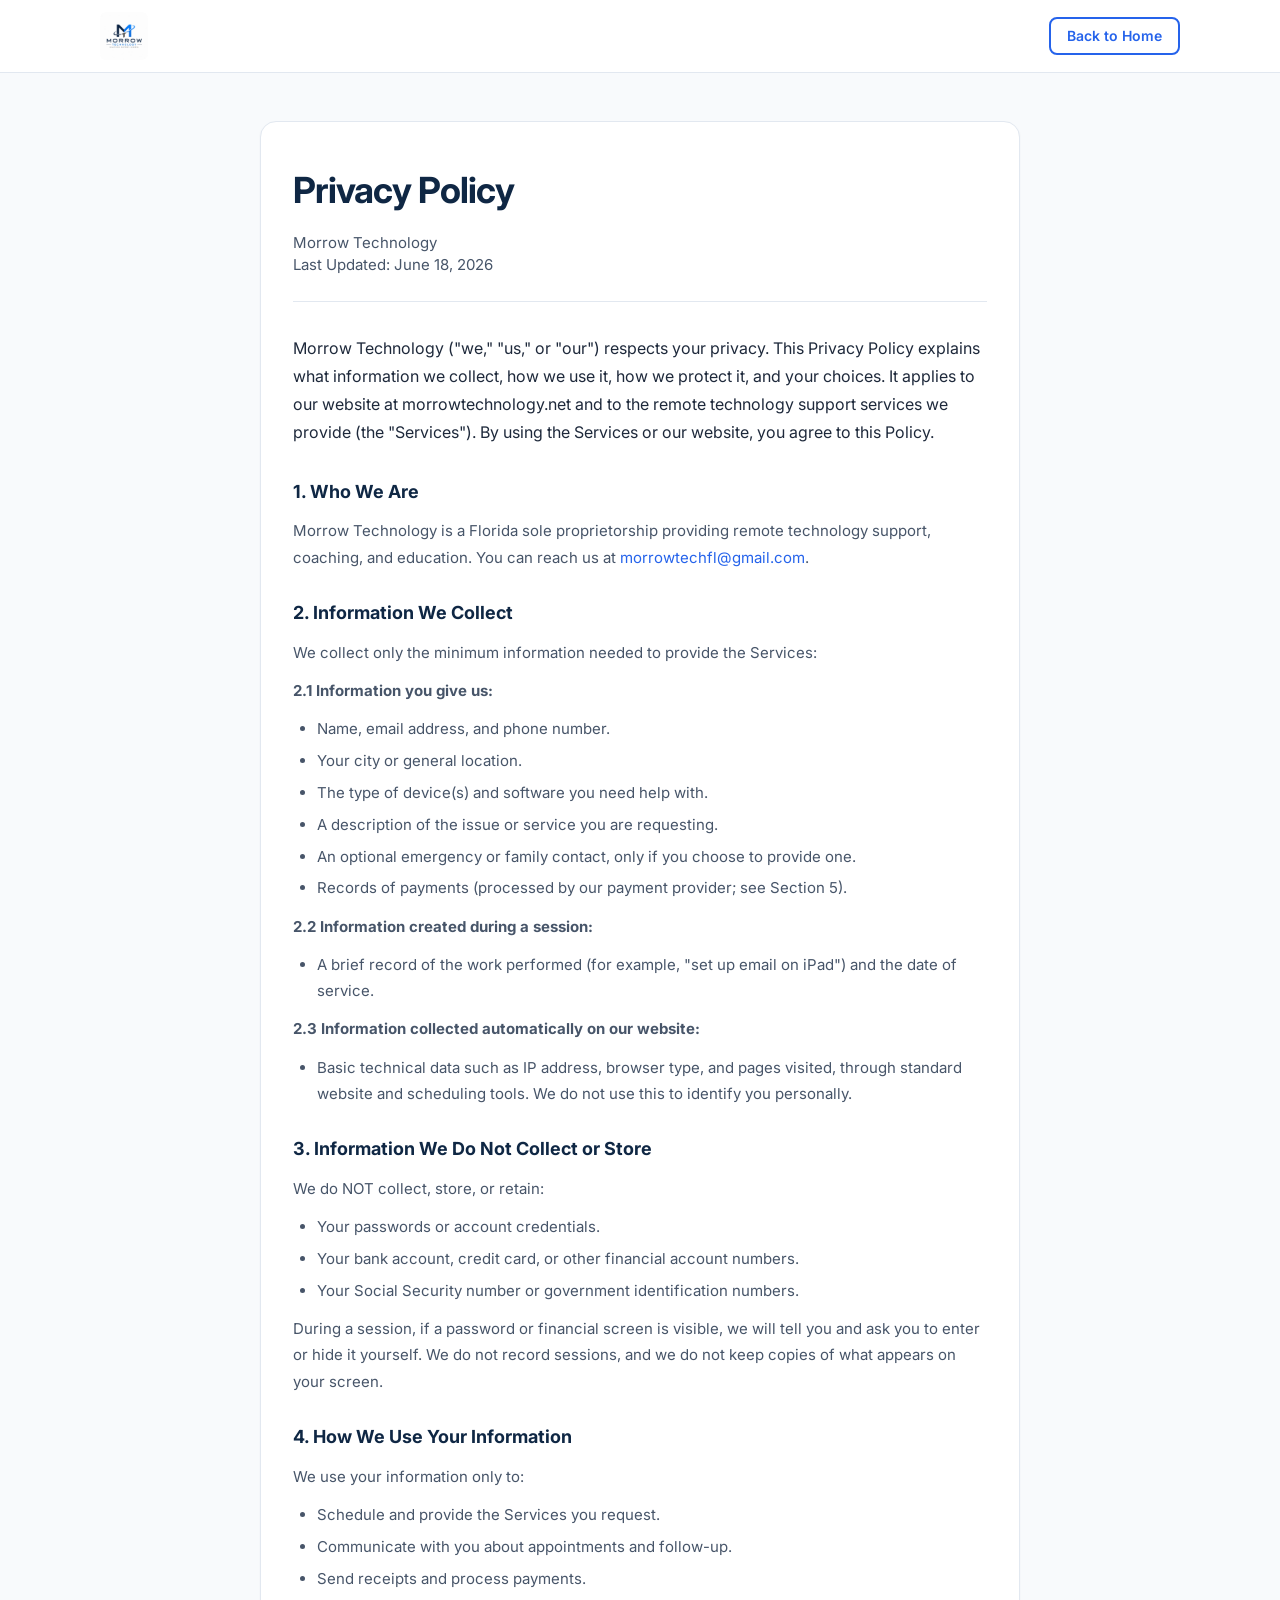
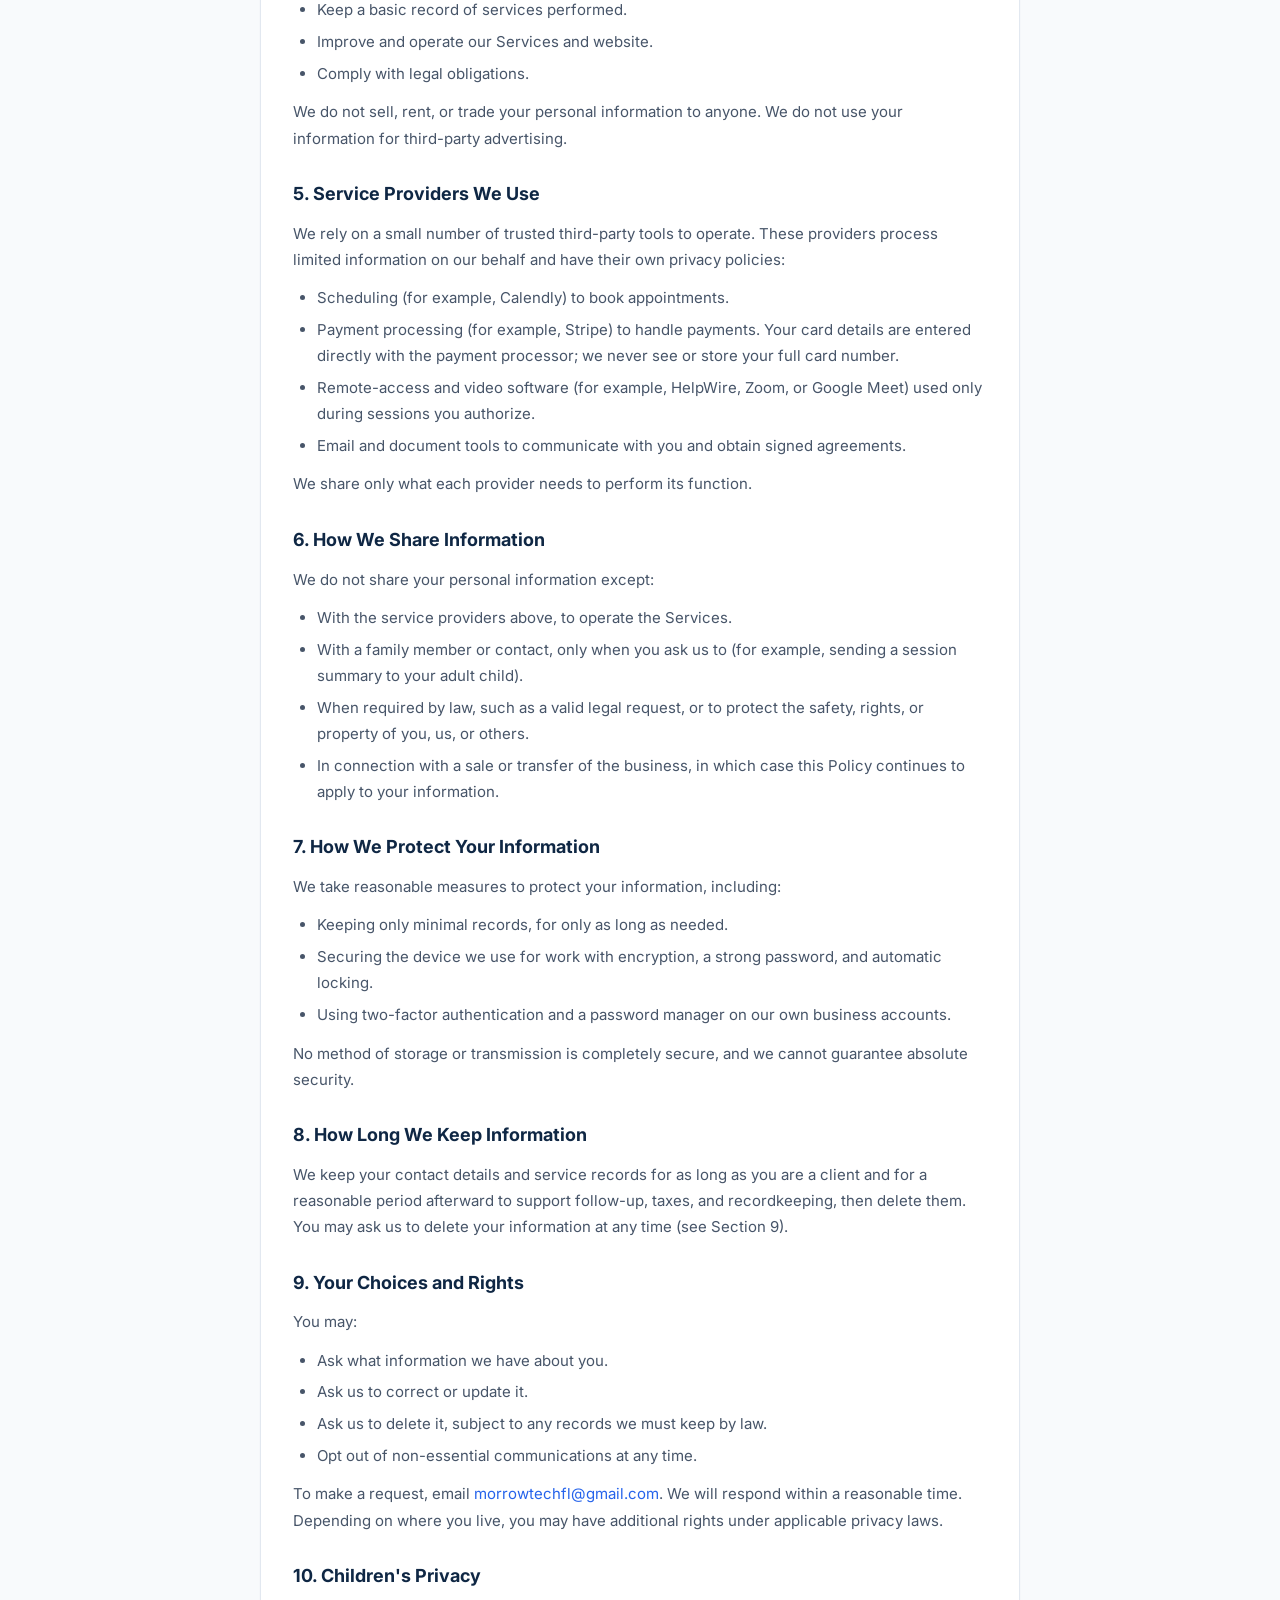
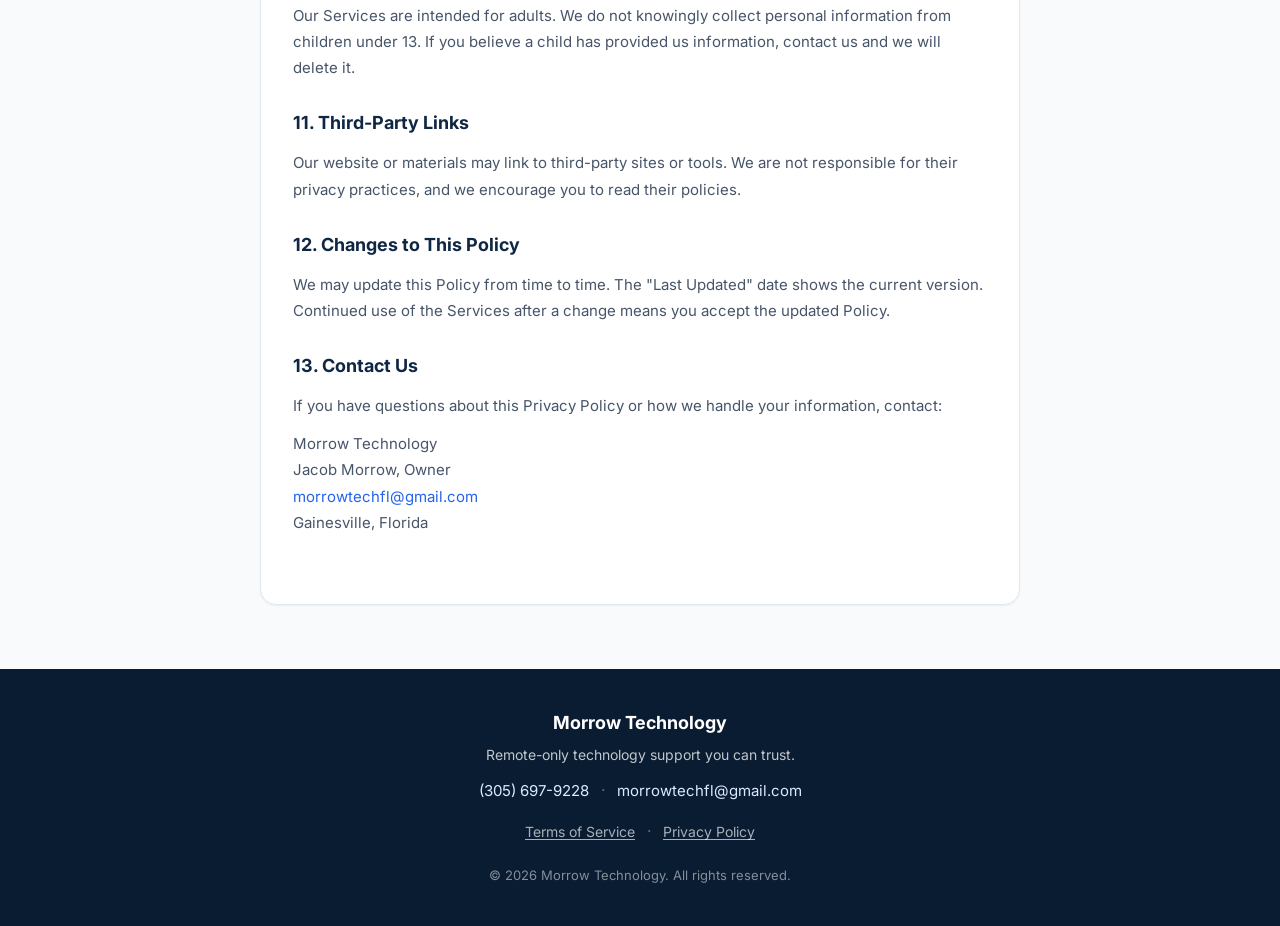
==== commit 0e59c98d: "Update phone number and add AI training to services. Replace the old contact number site-wide and hi" ====
--- a/privacy.html
+++ b/privacy.html
@@ -173,7 +173,7 @@
       <p class="footer-brand">Morrow Technology</p>
       <p class="footer-tagline">Remote-only technology support you can trust.</p>
       <p class="footer-contact">
-        <a href="tel:+19549946688">954-994-6688</a>
+        <a href="tel:+13056979228">(305) 697-9228</a>
         <span class="footer-separator" aria-hidden="true">·</span>
         <a href="mailto:morrowtechfl@gmail.com">morrowtechfl@gmail.com</a>
       </p>
--- a/styles.css
+++ b/styles.css
@@ -42,6 +42,14 @@
   scroll-padding-top: var(--header-height);
 }
 
+.page-top-anchor {
+  display: block;
+  width: 0;
+  height: 0;
+  overflow: hidden;
+  scroll-margin-top: 0;
+}
+
 body {
   font-family: var(--font);
   font-size: 1rem;
@@ -342,59 +350,17 @@
 .hero-visual {
   display: flex;
   justify-content: center;
-}
-
-.hero-card {
-  background: rgba(255, 255, 255, 0.1);
-  border: 1px solid rgba(255, 255, 255, 0.18);
+  align-items: center;
+}
+
+.hero-banner {
+  width: 100%;
+  max-width: 540px;
+  height: auto;
   border-radius: var(--radius-lg);
-  padding: 1.75rem;
-  width: 100%;
-  max-width: 380px;
-  backdrop-filter: blur(12px);
-  box-shadow: 0 20px 50px rgba(0, 0, 0, 0.2);
-}
-
-.hero-card-header {
-  display: flex;
-  align-items: center;
-  gap: 0.5rem;
-  font-size: 0.875rem;
-  font-weight: 600;
-  color: rgba(255, 255, 255, 0.9);
-  margin-bottom: 1.25rem;
-  padding-bottom: 1rem;
-  border-bottom: 1px solid rgba(255, 255, 255, 0.12);
-}
-
-.status-dot {
-  width: 8px;
-  height: 8px;
-  background: #4ade80;
-  border-radius: 50%;
-  box-shadow: 0 0 8px rgba(74, 222, 128, 0.5);
-}
-
-.hero-card-list li {
-  display: flex;
-  align-items: center;
-  gap: 0.75rem;
-  padding: 0.625rem 0;
-  font-size: 0.9375rem;
-  color: rgba(255, 255, 255, 0.85);
-}
-
-.hero-card-list .check {
-  display: flex;
-  align-items: center;
-  justify-content: center;
-  width: 22px;
-  height: 22px;
-  background: rgba(37, 99, 235, 0.3);
-  color: #93c5fd;
-  border-radius: 50%;
-  font-size: 0.75rem;
-  flex-shrink: 0;
+  box-shadow: 0 24px 60px rgba(0, 0, 0, 0.28);
+  border: 1px solid rgba(255, 255, 255, 0.12);
+  display: block;
 }
 
 /* ========== Trust Strip ========== */
@@ -1264,7 +1230,13 @@
   }
 
   .hero-visual {
-    order: -1;
+    order: 0;
+    margin-top: 0.5rem;
+  }
+
+  .hero-banner {
+    max-width: 640px;
+    margin: 0 auto;
   }
 
   .services-grid,
